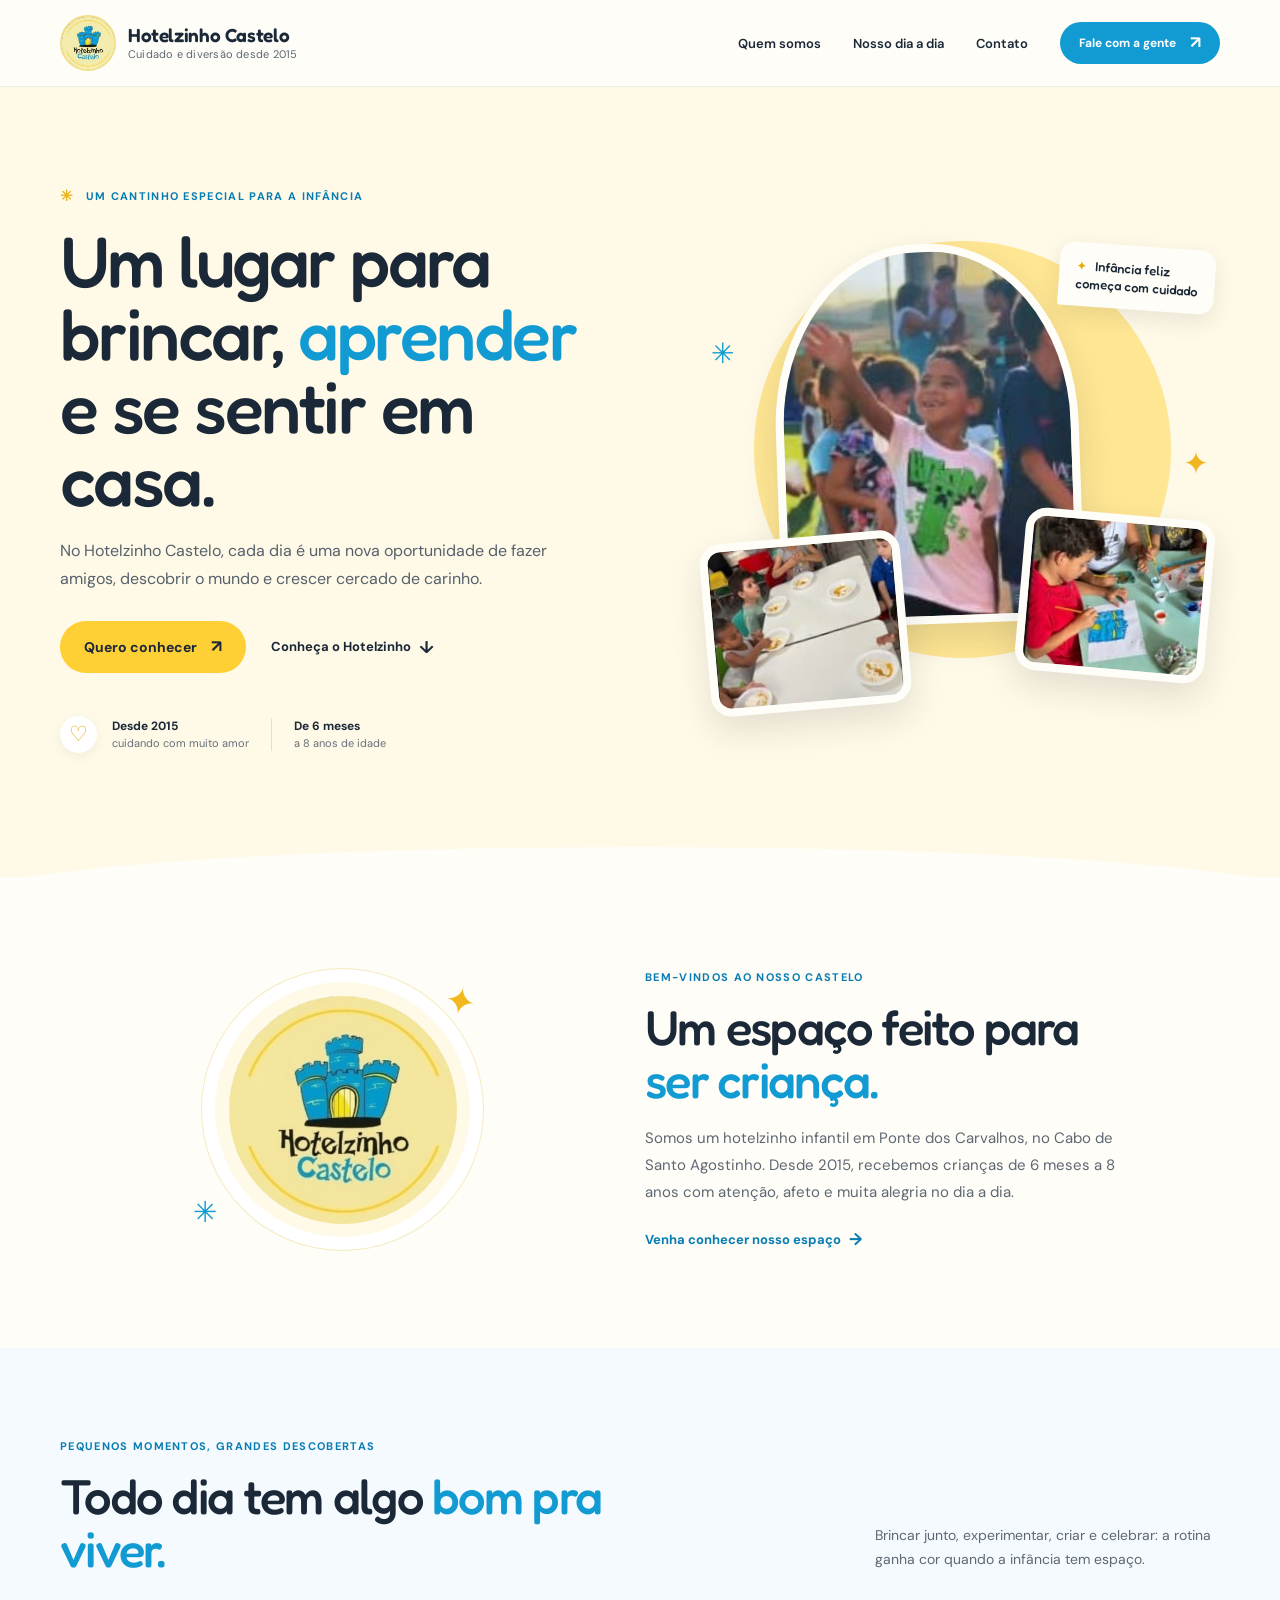
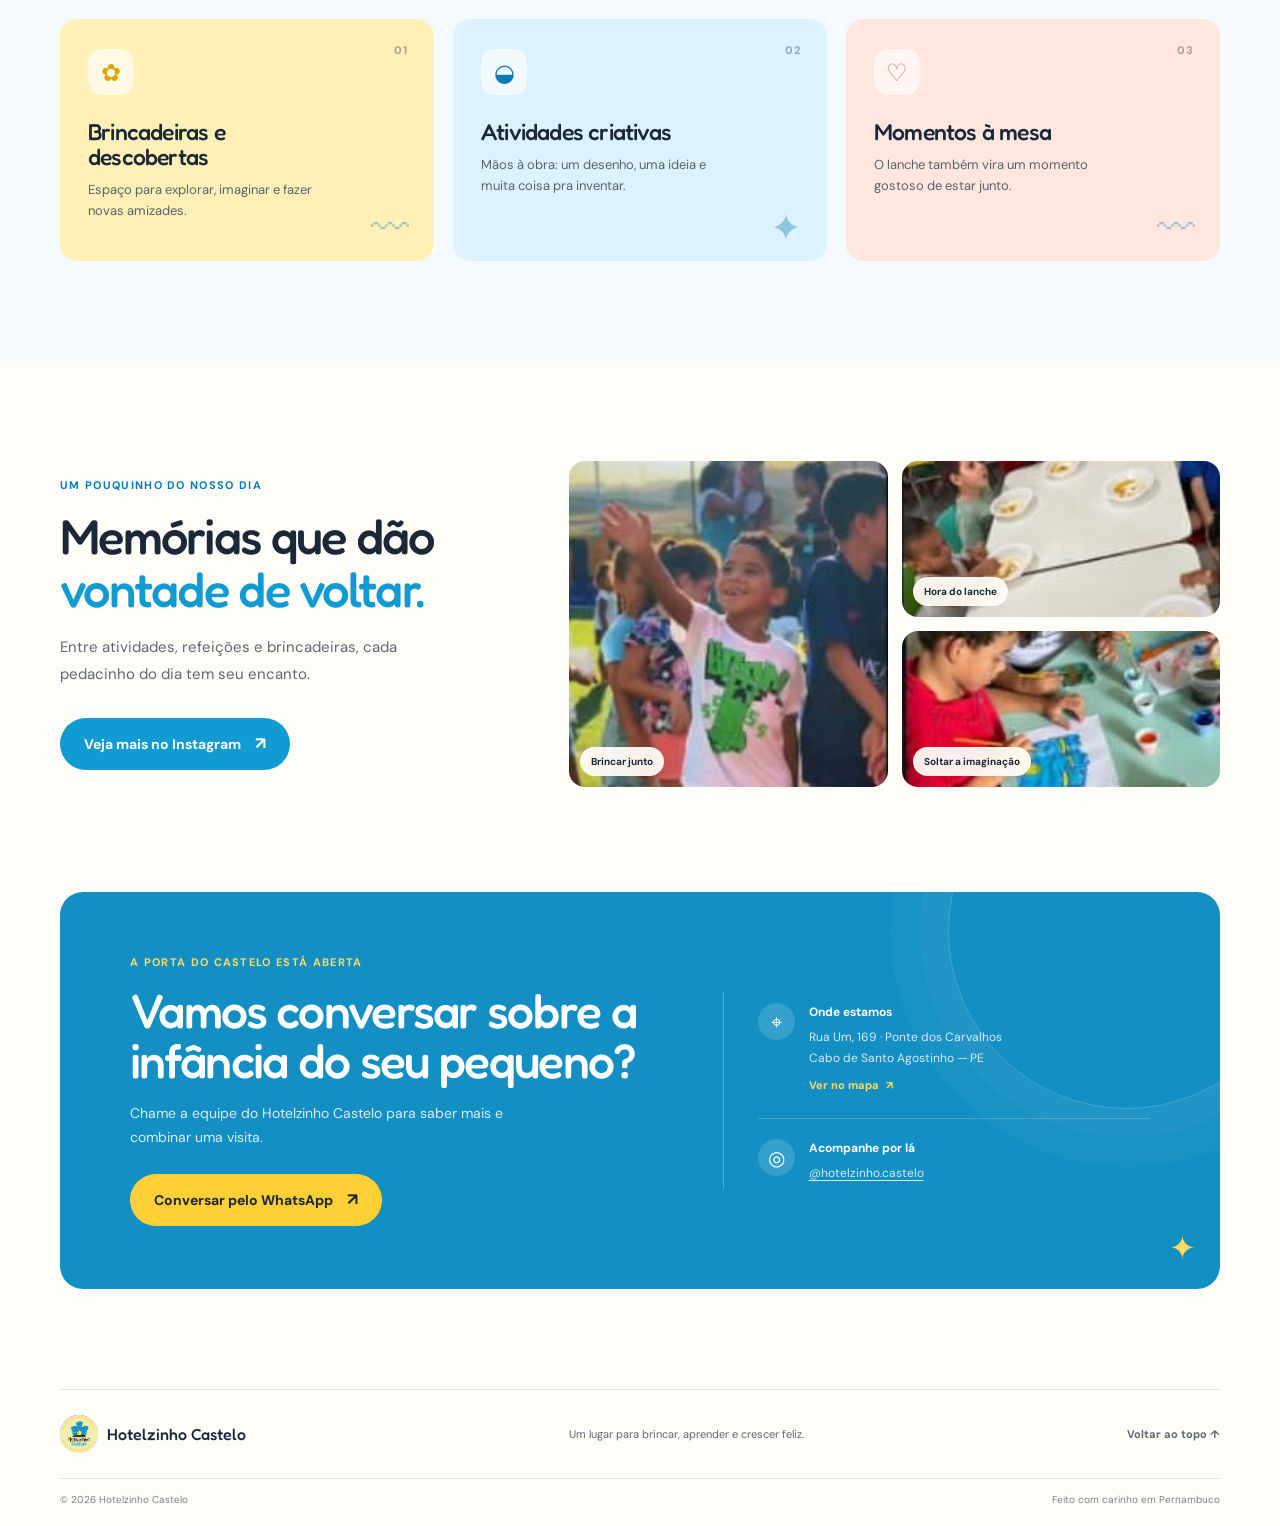
==== index.html @ 399e8181 "Create Hotelzinho Castelo website draft" ====
<!doctype html>
<html lang="pt-BR">
  <head>
    <meta charset="utf-8" />
    <meta name="viewport" content="width=device-width, initial-scale=1" />
    <meta name="theme-color" content="#fff9e7" />
    <meta
      name="description"
      content="Hotelzinho Castelo: cuidado, brincadeiras e descobertas para crianças de 6 meses a 8 anos em Ponte dos Carvalhos, Cabo de Santo Agostinho."
    />
    <title>Hotelzinho Castelo | Um lugar para crescer feliz</title>
    <link rel="icon" href="assets/logo-hotelzinho.jpg" type="image/jpeg" />
    <link rel="stylesheet" href="styles.css" />
    <script src="script.js" defer></script>
  </head>
  <body>
    <header class="site-header">
      <div class="container header-inner">
        <a class="brand" href="#inicio" aria-label="Hotelzinho Castelo — início">
          <img src="assets/logo-hotelzinho.jpg" alt="Logo do Hotelzinho Castelo" />
          <span class="brand-copy">
            <strong>Hotelzinho Castelo</strong>
            <small>Cuidado e diversão desde 2015</small>
          </span>
        </a>

        <button class="menu-toggle" type="button" aria-expanded="false" aria-controls="site-nav">
          <span></span><span></span><span></span>
          <span class="sr-only">Abrir menu</span>
        </button>

        <nav class="site-nav" id="site-nav" aria-label="Navegação principal">
          <a href="#sobre">Quem somos</a>
          <a href="#dia-a-dia">Nosso dia a dia</a>
          <a href="#contato">Contato</a>
          <a class="button button-small button-blue" href="https://wa.me/message/5DV3SMECIX2TO1" target="_blank" rel="noreferrer">
            Fale com a gente <span aria-hidden="true">↗</span>
          </a>
        </nav>
      </div>
    </header>

    <main>
      <section class="hero section-pad" id="inicio">
        <div class="container hero-grid">
          <div class="hero-copy">
            <p class="eyebrow"><span class="eyebrow-star" aria-hidden="true">✳</span> Um cantinho especial para a infância</p>
            <h1>Um lugar para brincar, <span>aprender</span> e se sentir em casa.</h1>
            <p class="hero-intro">
              No Hotelzinho Castelo, cada dia é uma nova oportunidade de fazer amigos,
              descobrir o mundo e crescer cercado de carinho.
            </p>
            <div class="hero-actions">
              <a class="button button-yellow" href="https://wa.me/message/5DV3SMECIX2TO1" target="_blank" rel="noreferrer">
                Quero conhecer <span aria-hidden="true">↗</span>
              </a>
              <a class="text-link" href="#sobre">Conheça o Hotelzinho <span aria-hidden="true">↓</span></a>
            </div>
            <div class="hero-proof">
              <span class="proof-icon" aria-hidden="true">♡</span>
              <p><strong>Desde 2015</strong><br />cuidando com muito amor</p>
              <span class="proof-divider" aria-hidden="true"></span>
              <p><strong>De 6 meses</strong><br />a 8 anos de idade</p>
            </div>
          </div>

          <div class="hero-visual" aria-label="Momentos de brincadeira e convivência no Hotelzinho Castelo">
            <div class="sun-shape" aria-hidden="true"></div>
            <div class="photo-main photo-frame">
              <img src="assets/atividade-criancas.jpg" alt="Crianças participando de uma atividade em grupo" />
            </div>
            <div class="photo-small photo-snack photo-frame">
              <img src="assets/hora-do-lanche.jpg" alt="Crianças reunidas durante o lanche" />
            </div>
            <div class="photo-small photo-art photo-frame">
              <img src="assets/atividade-criativa.jpg" alt="Criança fazendo uma atividade criativa" />
            </div>
            <div class="sticker-note"><span aria-hidden="true">✦</span> Infância feliz<br />começa com cuidado</div>
            <span class="doodle doodle-one" aria-hidden="true">✳</span>
            <span class="doodle doodle-two" aria-hidden="true">✦</span>
          </div>
        </div>
        <div class="hero-wave" aria-hidden="true"></div>
      </section>

      <section class="welcome section-pad" id="sobre">
        <div class="container welcome-grid">
          <div class="welcome-mark">
            <div class="logo-halo"><img src="assets/logo-hotelzinho.jpg" alt="" /></div>
            <span class="welcome-spark spark-one" aria-hidden="true">✦</span>
            <span class="welcome-spark spark-two" aria-hidden="true">✳</span>
          </div>
          <div class="welcome-copy">
            <p class="eyebrow">Bem-vindos ao nosso castelo</p>
            <h2>Um espaço feito para <span>ser criança.</span></h2>
            <p>
              Somos um hotelzinho infantil em Ponte dos Carvalhos, no Cabo de Santo Agostinho.
              Desde 2015, recebemos crianças de 6 meses a 8 anos com atenção, afeto e muita
              alegria no dia a dia.
            </p>
            <a class="text-link link-blue" href="#contato">Venha conhecer nosso espaço <span aria-hidden="true">→</span></a>
          </div>
        </div>
      </section>

      <section class="day-section section-pad" id="dia-a-dia">
        <div class="container">
          <div class="section-heading">
            <div>
              <p class="eyebrow">Pequenos momentos, grandes descobertas</p>
              <h2>Todo dia tem algo <span>bom pra viver.</span></h2>
            </div>
            <p class="section-lede">Brincar junto, experimentar, criar e celebrar: a rotina ganha cor quando a infância tem espaço.</p>
          </div>

          <div class="feature-grid">
            <article class="feature-card feature-yellow">
              <span class="feature-number">01</span>
              <span class="feature-icon" aria-hidden="true">✿</span>
              <h3>Brincadeiras e descobertas</h3>
              <p>Espaço para explorar, imaginar e fazer novas amizades.</p>
              <span class="feature-squiggle" aria-hidden="true">〰</span>
            </article>
            <article class="feature-card feature-blue">
              <span class="feature-number">02</span>
              <span class="feature-icon" aria-hidden="true">◒</span>
              <h3>Atividades criativas</h3>
              <p>Mãos à obra: um desenho, uma ideia e muita coisa pra inventar.</p>
              <span class="feature-squiggle" aria-hidden="true">✦</span>
            </article>
            <article class="feature-card feature-pink">
              <span class="feature-number">03</span>
              <span class="feature-icon" aria-hidden="true">♡</span>
              <h3>Momentos à mesa</h3>
              <p>O lanche também vira um momento gostoso de estar junto.</p>
              <span class="feature-squiggle" aria-hidden="true">〰</span>
            </article>
          </div>
        </div>
      </section>

      <section class="gallery-section section-pad" aria-labelledby="gallery-title">
        <div class="container gallery-layout">
          <div class="gallery-copy">
            <p class="eyebrow">Um pouquinho do nosso dia</p>
            <h2 id="gallery-title">Memórias que dão <span>vontade de voltar.</span></h2>
            <p>Entre atividades, refeições e brincadeiras, cada pedacinho do dia tem seu encanto.</p>
            <a class="button button-blue" href="https://instagram.com/hotelzinho.castelo" target="_blank" rel="noreferrer">
              Veja mais no Instagram <span aria-hidden="true">↗</span>
            </a>
          </div>
          <div class="gallery-photos">
            <figure class="gallery-photo gallery-photo-tall">
              <img src="assets/atividade-criancas.jpg" alt="Crianças brincando juntas" loading="lazy" />
              <figcaption>Brincar junto</figcaption>
            </figure>
            <figure class="gallery-photo gallery-photo-short">
              <img src="assets/hora-do-lanche.jpg" alt="Hora do lanche no Hotelzinho Castelo" loading="lazy" />
              <figcaption>Hora do lanche</figcaption>
            </figure>
            <figure class="gallery-photo gallery-photo-short">
              <img src="assets/atividade-criativa.jpg" alt="Atividade de desenho e pintura" loading="lazy" />
              <figcaption>Soltar a imaginação</figcaption>
            </figure>
          </div>
        </div>
      </section>

      <section class="contact-section section-pad" id="contato">
        <div class="container contact-card">
          <div class="contact-copy">
            <p class="eyebrow">A porta do castelo está aberta</p>
            <h2>Vamos conversar sobre a infância do seu pequeno?</h2>
            <p>Chame a equipe do Hotelzinho Castelo para saber mais e combinar uma visita.</p>
            <a class="button button-yellow" href="https://wa.me/message/5DV3SMECIX2TO1" target="_blank" rel="noreferrer">
              Conversar pelo WhatsApp <span aria-hidden="true">↗</span>
            </a>
          </div>
          <div class="contact-details">
            <div class="contact-detail">
              <span class="detail-icon" aria-hidden="true">⌖</span>
              <div><strong>Onde estamos</strong><p>Rua Um, 169 · Ponte dos Carvalhos<br />Cabo de Santo Agostinho — PE</p></div>
            </div>
            <a class="map-link" href="https://maps.google.com/?q=Rua+Um,+169,+Ponte+dos+Carvalhos,+Cabo+de+Santo+Agostinho,+PE" target="_blank" rel="noreferrer">
              Ver no mapa <span aria-hidden="true">↗</span>
            </a>
            <div class="contact-detail instagram-detail">
              <span class="detail-icon" aria-hidden="true">◎</span>
              <div><strong>Acompanhe por lá</strong><p><a href="https://instagram.com/hotelzinho.castelo" target="_blank" rel="noreferrer">@hotelzinho.castelo</a></p></div>
            </div>
          </div>
          <span class="contact-star" aria-hidden="true">✦</span>
        </div>
      </section>
    </main>

    <footer class="site-footer">
      <div class="container footer-inner">
        <a class="footer-brand" href="#inicio"><img src="assets/logo-hotelzinho.jpg" alt="" /><span>Hotelzinho Castelo</span></a>
        <p>Um lugar para brincar, aprender e crescer feliz.</p>
        <a href="#inicio" class="back-top">Voltar ao topo ↑</a>
      </div>
      <div class="container footer-bottom"><span>© <span id="year"></span> Hotelzinho Castelo</span><span>Feito com carinho em Pernambuco</span></div>
    </footer>
  </body>
</html>
---- styles.css ----
@import url('https://fonts.googleapis.com/css2?family=DM+Sans:wght@400;500;600;700&family=Fredoka:wght@400;500;600;700&display=swap');

:root {
  --ink: #1b2838;
  --muted: #5e6872;
  --blue: #119bd2;
  --blue-dark: #087db3;
  --yellow: #ffcf36;
  --cream: #fff9e7;
  --paper: #fffdf7;
  --pink: #ffe7df;
  --line: rgba(27, 40, 56, .12);
  --sans: 'DM Sans', 'Trebuchet MS', sans-serif;
  --display: 'Fredoka', 'Trebuchet MS', sans-serif;
  --max: 1160px;
}

* { box-sizing: border-box; }
html { scroll-behavior: smooth; scroll-padding-top: 90px; }
body { margin: 0; color: var(--ink); background: var(--paper); font-family: var(--sans); -webkit-font-smoothing: antialiased; }
img { max-width: 100%; display: block; }
a { color: inherit; text-decoration: none; }
button { font: inherit; }
.container { width: min(var(--max), calc(100% - 48px)); margin-inline: auto; }
.section-pad { padding: 96px 0; }
.sr-only { position: absolute; width: 1px; height: 1px; overflow: hidden; clip: rect(0,0,0,0); white-space: nowrap; }

.site-header { position: sticky; top: 0; z-index: 20; background: rgba(255, 253, 247, .94); backdrop-filter: blur(14px); border-bottom: 1px solid rgba(27, 40, 56, .07); }
.header-inner { height: 86px; display: flex; align-items: center; justify-content: space-between; gap: 28px; }
.brand { display: inline-flex; align-items: center; gap: 12px; flex: 0 0 auto; }
.brand img { width: 56px; height: 56px; object-fit: cover; border-radius: 50%; border: 2px solid #f2df88; }
.brand-copy { display: grid; gap: 2px; }
.brand-copy strong { font: 600 19px/1.1 var(--display); letter-spacing: -.02em; }
.brand-copy small { color: var(--muted); font-size: 11px; letter-spacing: .02em; }
.site-nav { display: flex; align-items: center; gap: 32px; font-size: 13px; font-weight: 600; }
.site-nav > a:not(.button) { transition: color .2s ease; }
.site-nav > a:not(.button):hover, .text-link:hover { color: var(--blue-dark); }
.menu-toggle { display: none; }

.button { display: inline-flex; min-height: 52px; align-items: center; justify-content: center; gap: 14px; padding: 0 24px; border-radius: 999px; font-size: 14px; font-weight: 700; transition: transform .2s ease, box-shadow .2s ease, background .2s ease; }
.button:hover { transform: translateY(-2px); box-shadow: 0 8px 20px rgba(14, 54, 84, .12); }
.button-small { min-height: 42px; padding: 0 19px; font-size: 12px; }
.button-blue { background: var(--blue); color: white; }
.button-blue:hover { background: var(--blue-dark); }
.button-yellow { background: var(--yellow); color: var(--ink); }
.button-yellow:hover { background: #ffd959; }
.button span { font-size: 17px; line-height: .8; }

.hero { position: relative; overflow: hidden; padding: 88px 0 100px; background: var(--cream); }
.hero-grid { position: relative; z-index: 1; display: grid; grid-template-columns: 1.02fr .98fr; align-items: center; gap: 54px; }
.hero-copy { padding: 12px 0 24px; }
.eyebrow { margin: 0 0 17px; color: var(--blue-dark); font-size: 11px; line-height: 1.3; font-weight: 700; letter-spacing: .12em; text-transform: uppercase; }
.eyebrow-star { display: inline-block; margin-right: 7px; color: #eab51d; font-size: 15px; vertical-align: -1px; }
h1, h2, h3, p { margin-top: 0; }
h1, h2, h3 { font-family: var(--display); font-weight: 500; letter-spacing: -.035em; }
h1 { max-width: 630px; margin-bottom: 21px; font-size: clamp(48px, 5.6vw, 72px); line-height: 1.02; }
h1 span, h2 span { color: var(--blue); }
.hero-intro { max-width: 495px; margin-bottom: 28px; color: #56616b; font-size: 16px; line-height: 1.75; }
.hero-actions { display: flex; align-items: center; gap: 25px; flex-wrap: wrap; }
.text-link { display: inline-flex; align-items: center; gap: 8px; color: var(--ink); font-size: 13px; font-weight: 700; transition: color .2s ease; }
.text-link span { font-size: 17px; }
.hero-proof { display: flex; align-items: center; gap: 15px; margin-top: 43px; color: #65707a; font-size: 11px; line-height: 1.5; }
.hero-proof p { margin: 0; }
.hero-proof strong { color: var(--ink); font-size: 12px; }
.proof-icon { display: grid; width: 37px; height: 37px; place-items: center; border-radius: 50%; background: white; color: #e6aa10; font-size: 21px; box-shadow: 0 4px 12px rgba(37, 45, 55, .06); }
.proof-divider { width: 1px; height: 33px; margin-inline: 7px; background: #e8dfc5; }

.hero-visual { position: relative; height: 490px; }
.sun-shape { position: absolute; top: 10px; left: 14%; width: 77%; aspect-ratio: 1; border-radius: 50%; background: #ffdc68; opacity: .65; }
.photo-frame { overflow: hidden; border: 8px solid #fffdf7; background: #e5e9e3; box-shadow: 0 15px 34px rgba(37, 45, 55, .13); }
.photo-frame img { width: 100%; height: 100%; object-fit: cover; }
.photo-main { position: absolute; top: 13px; left: 18%; width: 56%; height: 380px; border-radius: 48% 48% 22px 22px; transform: rotate(-2deg); }
.photo-small { position: absolute; z-index: 2; border-radius: 21px; }
.photo-snack { bottom: 11px; left: 5%; width: 37%; height: 173px; transform: rotate(-5deg); }
.photo-art { right: 2%; bottom: 44px; width: 35%; height: 163px; transform: rotate(5deg); }
.sticker-note { position: absolute; z-index: 3; top: 15px; right: 1%; padding: 14px 17px; border-radius: 15px 15px 15px 2px; background: #fffdf7; color: var(--ink); font: 500 13px/1.4 var(--display); box-shadow: 0 8px 22px rgba(37, 45, 55, .1); transform: rotate(4deg); }
.sticker-note span { display: inline-block; margin-right: 5px; color: #e6ae11; }
.doodle { position: absolute; z-index: 2; color: var(--blue); }
.doodle-one { top: 104px; left: 6%; font-size: 28px; }
.doodle-two { right: 2%; bottom: 237px; color: #f0b520; font-size: 31px; }
.hero-wave { position: absolute; bottom: -36px; left: -3%; width: 106%; height: 66px; border-radius: 50% 50% 0 0 / 80% 80% 0 0; background: var(--paper); }

.welcome { padding-top: 78px; padding-bottom: 83px; }
.welcome-grid { display: grid; grid-template-columns: .9fr 1.1fr; align-items: center; gap: 100px; max-width: 1000px; }
.welcome-mark { position: relative; display: grid; place-items: center; min-height: 310px; }
.logo-halo { display: grid; width: 255px; height: 255px; place-items: center; border-radius: 50%; background: var(--cream); box-shadow: 0 0 0 13px #fff, 0 0 0 14px #f7eac0; }
.logo-halo img { width: 228px; height: 228px; object-fit: cover; border-radius: 50%; mix-blend-mode: multiply; }
.welcome-spark { position: absolute; color: #f1b91f; }
.spark-one { top: 22px; right: 17%; font-size: 38px; transform: rotate(12deg); }
.spark-two { bottom: 34px; left: 13%; color: var(--blue); font-size: 29px; }
.welcome-copy { max-width: 560px; }
.welcome-copy h2, .section-heading h2, .gallery-copy h2 { margin-bottom: 18px; font-size: clamp(36px, 4vw, 49px); line-height: 1.08; }
.welcome-copy > p:not(.eyebrow), .gallery-copy > p:not(.eyebrow) { margin-bottom: 22px; color: var(--muted); font-size: 15px; line-height: 1.8; }
.link-blue { color: var(--blue-dark); }

.day-section { background: #f5faff; padding-top: 91px; padding-bottom: 100px; }
.section-heading { display: flex; justify-content: space-between; align-items: end; gap: 45px; margin-bottom: 43px; }
.section-heading h2 { max-width: 630px; margin-bottom: 0; }
.section-lede { max-width: 345px; margin: 0 0 4px; color: var(--muted); font-size: 14px; line-height: 1.7; }
.feature-grid { display: grid; grid-template-columns: repeat(3, 1fr); gap: 19px; }
.feature-card { position: relative; min-height: 242px; overflow: hidden; padding: 30px 28px; border-radius: 17px; }
.feature-yellow { background: #fff0b8; }
.feature-blue { background: #dcf2fd; }
.feature-pink { background: #ffe6de; }
.feature-number { position: absolute; top: 24px; right: 26px; color: rgba(27, 40, 56, .39); font-size: 11px; font-weight: 700; letter-spacing: .1em; }
.feature-icon { display: grid; width: 46px; height: 46px; place-items: center; margin-bottom: 25px; border-radius: 14px; background: rgba(255,255,255,.65); color: var(--blue-dark); font-size: 24px; }
.feature-yellow .feature-icon { color: #dca800; }
.feature-pink .feature-icon { color: #d97867; }
.feature-card h3 { max-width: 230px; margin-bottom: 9px; font-size: 23px; line-height: 1.08; }
.feature-card p { max-width: 255px; margin-bottom: 0; color: #59636c; font-size: 13px; line-height: 1.65; }
.feature-squiggle { position: absolute; right: 25px; bottom: 11px; color: rgba(18, 129, 180, .38); font: 500 38px var(--display); }

.gallery-section { padding-top: 100px; padding-bottom: 105px; }
.gallery-layout { display: grid; grid-template-columns: .8fr 1.2fr; align-items: center; gap: 75px; }
.gallery-copy { max-width: 410px; }
.gallery-copy .button { margin-top: 8px; }
.gallery-photos { display: grid; grid-template-columns: 1fr 1fr; grid-template-rows: 156px 156px; gap: 14px; }
.gallery-photo { position: relative; overflow: hidden; margin: 0; border-radius: 16px; background: #e9e5db; }
.gallery-photo img { width: 100%; height: 100%; object-fit: cover; transition: transform .4s ease; }
.gallery-photo:hover img { transform: scale(1.04); }
.gallery-photo-tall { grid-row: 1 / span 2; }
.gallery-photo figcaption { position: absolute; right: 11px; bottom: 11px; left: 11px; width: fit-content; padding: 8px 11px; border-radius: 999px; background: rgba(255,253,247,.94); color: var(--ink); font-size: 10px; font-weight: 700; }

.contact-section { padding-top: 0; padding-bottom: 100px; }
.contact-card { position: relative; display: grid; grid-template-columns: 1.1fr .9fr; gap: 70px; overflow: hidden; padding: 63px 70px; border-radius: 23px; background: #138fc3; color: white; }
.contact-card::before { position: absolute; top: -140px; right: -85px; width: 355px; height: 355px; border: 1px solid rgba(255,255,255,.2); border-radius: 50%; content: ''; box-shadow: 0 0 0 28px rgba(255,255,255,.035), 0 0 0 58px rgba(255,255,255,.025); }
.contact-copy, .contact-details { position: relative; z-index: 1; }
.contact-copy .eyebrow { color: #ffdc61; }
.contact-copy h2 { max-width: 515px; margin-bottom: 16px; font-size: clamp(34px, 4vw, 48px); line-height: 1.04; }
.contact-copy > p:not(.eyebrow) { max-width: 425px; margin-bottom: 24px; color: rgba(255,255,255,.84); font-size: 14px; line-height: 1.7; }
.contact-details { align-self: center; padding: 12px 0 6px 34px; border-left: 1px solid rgba(255,255,255,.25); }
.contact-detail { display: flex; align-items: flex-start; gap: 14px; }
.detail-icon { display: grid; width: 37px; height: 37px; flex: 0 0 37px; place-items: center; border-radius: 50%; background: rgba(255,255,255,.15); font-size: 20px; }
.contact-detail strong { display: block; margin: 1px 0 7px; font-size: 12px; }
.contact-detail p { margin: 0; color: rgba(255,255,255,.83); font-size: 12px; line-height: 1.7; }
.contact-detail a { text-decoration: underline; text-underline-offset: 3px; }
.map-link { display: inline-flex; gap: 7px; margin: 10px 0 26px 51px; color: #ffdc61; font-size: 11px; font-weight: 700; }
.instagram-detail { padding-top: 20px; border-top: 1px solid rgba(255,255,255,.2); }
.contact-star { position: absolute; right: 24px; bottom: 20px; color: #ffdc61; font-size: 32px; }

.site-footer { padding: 0 0 20px; background: var(--paper); }
.footer-inner { display: flex; align-items: center; justify-content: space-between; gap: 20px; padding: 25px 0; border-top: 1px solid var(--line); }
.footer-brand { display: flex; align-items: center; gap: 9px; font: 500 16px var(--display); }
.footer-brand img { width: 38px; height: 38px; border-radius: 50%; }
.footer-inner > p, .back-top { margin: 0; color: var(--muted); font-size: 11px; }
.back-top { font-weight: 700; }
.footer-bottom { display: flex; justify-content: space-between; gap: 20px; padding-top: 14px; border-top: 1px solid var(--line); color: #78818a; font-size: 10px; }

@media (max-width: 900px) {
  .container { width: min(100% - 40px, 700px); }
  .site-nav { gap: 20px; }
  .hero { padding: 68px 0 88px; }
  .hero-grid { grid-template-columns: 1fr .88fr; gap: 20px; }
  .hero-visual { height: 405px; }
  .photo-main { height: 320px; }
  .photo-snack { height: 135px; }
  .photo-art { height: 128px; }
  .sticker-note { top: -6px; right: 0; font-size: 11px; }
  .welcome-grid { gap: 50px; }
  .section-heading { align-items: flex-start; flex-direction: column; gap: 15px; }
  .section-lede { max-width: 500px; }
  .gallery-layout { gap: 38px; }
  .contact-card { gap: 35px; padding: 52px 40px; }
}

@media (max-width: 680px) {
  html { scroll-padding-top: 74px; }
  .container { width: min(100% - 36px, 500px); }
  .section-pad { padding: 70px 0; }
  .header-inner { height: 72px; }
  .brand { gap: 9px; }
  .brand img { width: 46px; height: 46px; }
  .brand-copy strong { font-size: 17px; }
  .brand-copy small { font-size: 10px; }
  .menu-toggle { display: flex; position: relative; width: 42px; height: 42px; flex-direction: column; justify-content: center; align-items: center; gap: 5px; border: 0; border-radius: 50%; background: var(--cream); cursor: pointer; }
  .menu-toggle > span:not(.sr-only) { width: 17px; height: 2px; border-radius: 2px; background: var(--ink); transition: transform .2s ease, opacity .2s ease; }
  .menu-toggle[aria-expanded="true"] > span:nth-child(1) { transform: translateY(7px) rotate(45deg); }
  .menu-toggle[aria-expanded="true"] > span:nth-child(2) { opacity: 0; }
  .menu-toggle[aria-expanded="true"] > span:nth-child(3) { transform: translateY(-7px) rotate(-45deg); }
  .site-nav { display: none; position: absolute; top: 71px; right: 0; left: 0; align-items: stretch; flex-direction: column; gap: 0; padding: 9px 18px 19px; border-bottom: 1px solid var(--line); background: var(--paper); box-shadow: 0 12px 20px rgba(27,40,56,.08); }
  .site-nav.is-open { display: flex; }
  .site-nav > a:not(.button) { padding: 14px 3px; border-bottom: 1px solid var(--line); }
  .site-nav .button { margin-top: 13px; }
  .hero { padding: 51px 0 73px; }
  .hero-grid { grid-template-columns: 1fr; gap: 15px; }
  .hero-copy { padding: 0; }
  .eyebrow { margin-bottom: 13px; font-size: 10px; }
  h1 { max-width: 480px; margin-bottom: 16px; font-size: clamp(43px, 12vw, 60px); }
  .hero-intro { max-width: 460px; margin-bottom: 21px; font-size: 14px; line-height: 1.7; }
  .hero-actions { gap: 16px; }
  .button { min-height: 49px; padding-inline: 20px; font-size: 13px; }
  .text-link { font-size: 12px; }
  .hero-proof { margin-top: 28px; }
  .hero-visual { width: min(100%, 430px); height: 350px; margin: 4px auto 0; }
  .sun-shape { top: 15px; left: 12%; width: 75%; }
  .photo-main { top: 9px; left: 21%; width: 56%; height: 280px; }
  .photo-frame { border-width: 6px; }
  .photo-snack { bottom: 4px; left: 2%; width: 37%; height: 125px; }
  .photo-art { right: 2%; bottom: 23px; width: 35%; height: 117px; }
  .sticker-note { top: 14px; right: 0; padding: 10px 12px; font-size: 10px; }
  .doodle-one { top: 85px; left: 5%; font-size: 21px; }
  .doodle-two { right: 1%; bottom: 190px; font-size: 25px; }
  .welcome { padding-top: 59px; padding-bottom: 64px; }
  .welcome-grid { grid-template-columns: 1fr; gap: 27px; }
  .welcome-mark { min-height: 220px; }
  .logo-halo { width: 190px; height: 190px; box-shadow: 0 0 0 9px #fff, 0 0 0 10px #f7eac0; }
  .logo-halo img { width: 170px; height: 170px; }
  .spark-one { top: 2px; right: 22%; font-size: 28px; }
  .spark-two { bottom: 8px; left: 19%; font-size: 23px; }
  .welcome-copy h2, .section-heading h2, .gallery-copy h2 { font-size: 37px; }
  .welcome-copy > p:not(.eyebrow), .gallery-copy > p:not(.eyebrow) { font-size: 14px; }
  .day-section { padding-top: 69px; padding-bottom: 72px; }
  .section-heading { gap: 13px; margin-bottom: 27px; }
  .section-lede { font-size: 13px; }
  .feature-grid { grid-template-columns: 1fr; gap: 12px; }
  .feature-card { min-height: 190px; padding: 24px; }
  .feature-icon { margin-bottom: 16px; }
  .feature-card h3 { font-size: 21px; }
  .gallery-section { padding-top: 72px; padding-bottom: 76px; }
  .gallery-layout { grid-template-columns: 1fr; gap: 32px; }
  .gallery-copy { max-width: 500px; }
  .gallery-photos { grid-template-rows: 130px 130px; gap: 9px; }
  .gallery-photo { border-radius: 12px; }
  .gallery-photo figcaption { right: 7px; bottom: 7px; left: 7px; padding: 7px 9px; font-size: 9px; }
  .contact-section { padding-top: 0; padding-bottom: 70px; }
  .contact-card { grid-template-columns: 1fr; gap: 30px; padding: 38px 24px 34px; border-radius: 18px; }
  .contact-copy h2 { font-size: 37px; }
  .contact-copy > p:not(.eyebrow) { font-size: 13px; }
  .contact-details { padding: 23px 0 0; border-top: 1px solid rgba(255,255,255,.25); border-left: 0; }
  .map-link { margin-bottom: 20px; }
  .contact-star { right: 15px; bottom: 15px; font-size: 24px; }
  .footer-inner { align-items: flex-start; flex-wrap: wrap; padding: 21px 0; }
  .footer-inner > p { order: 3; width: 100%; margin: 0; }
  .back-top { margin-left: auto; padding-top: 13px; }
  .footer-bottom { font-size: 9px; }
}

@media (prefers-reduced-motion: reduce) {
  *, *::before, *::after { scroll-behavior: auto !important; transition-duration: .01ms !important; }
}
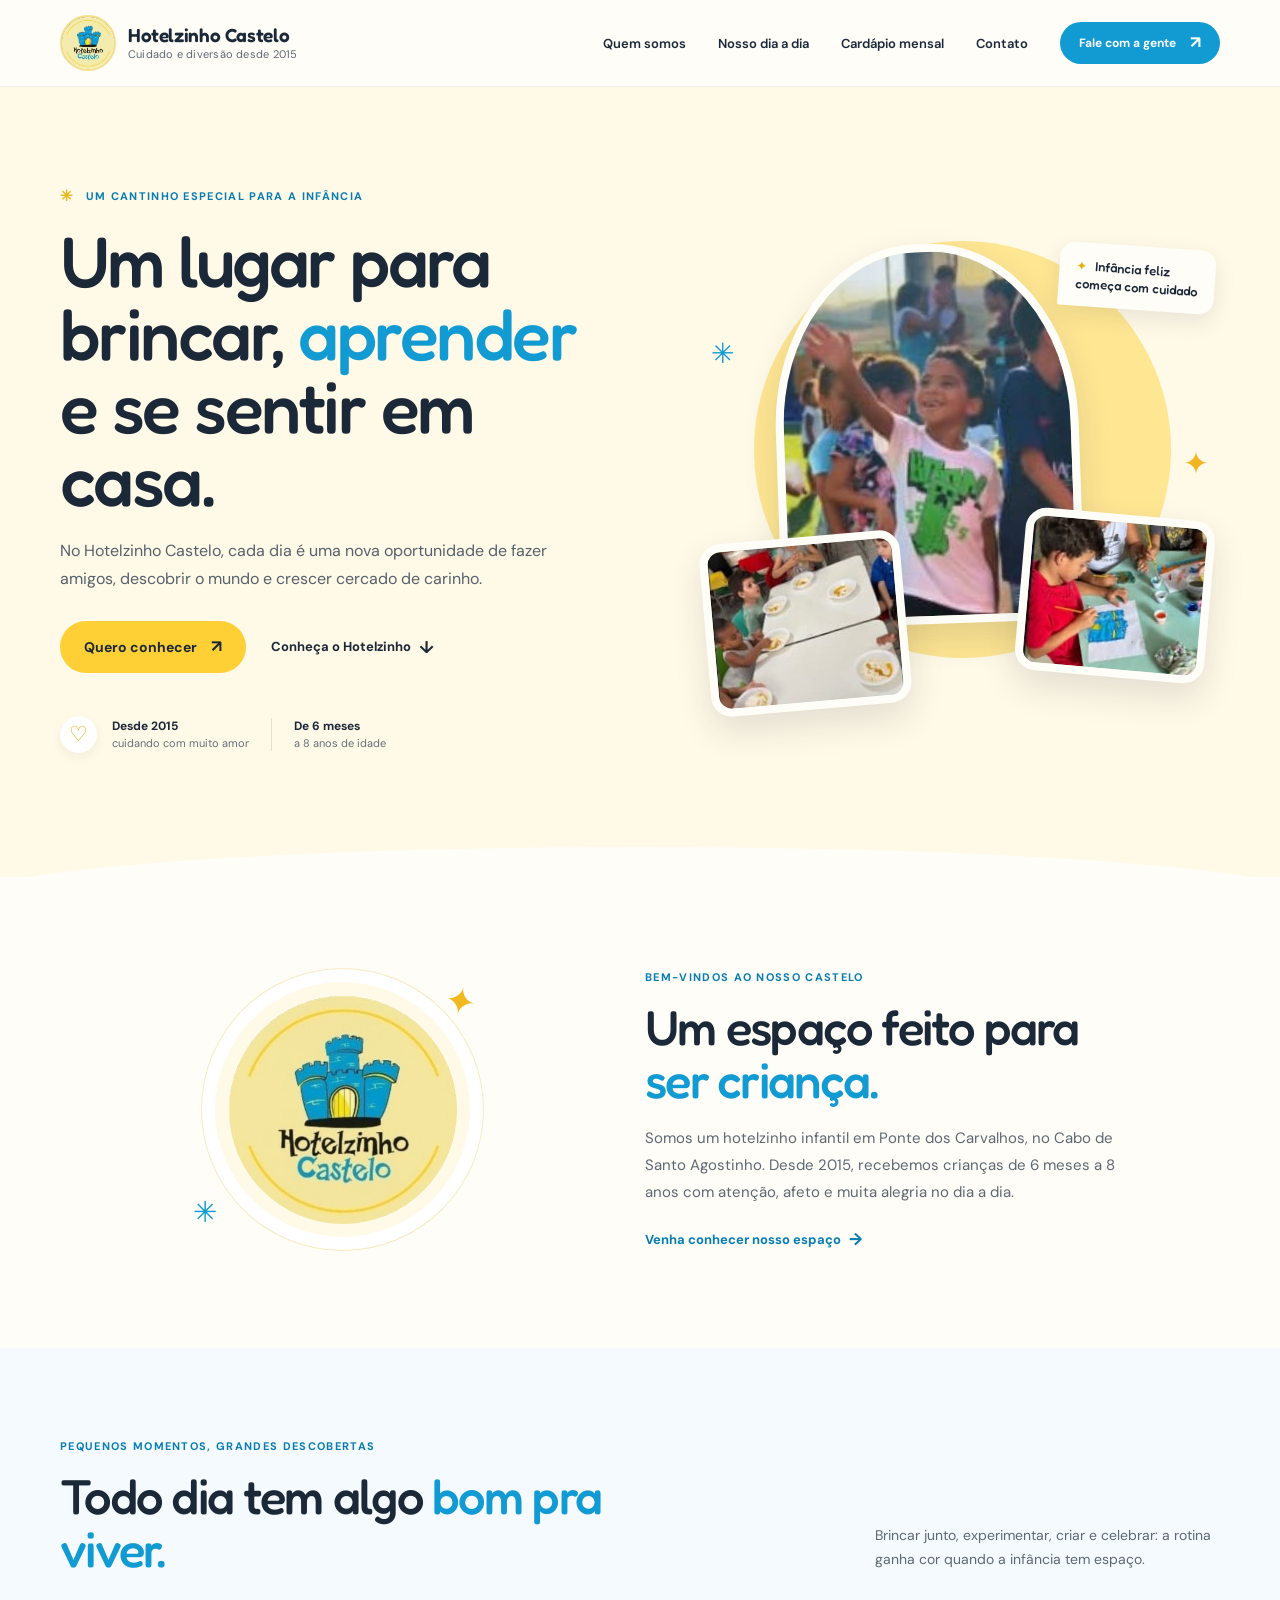
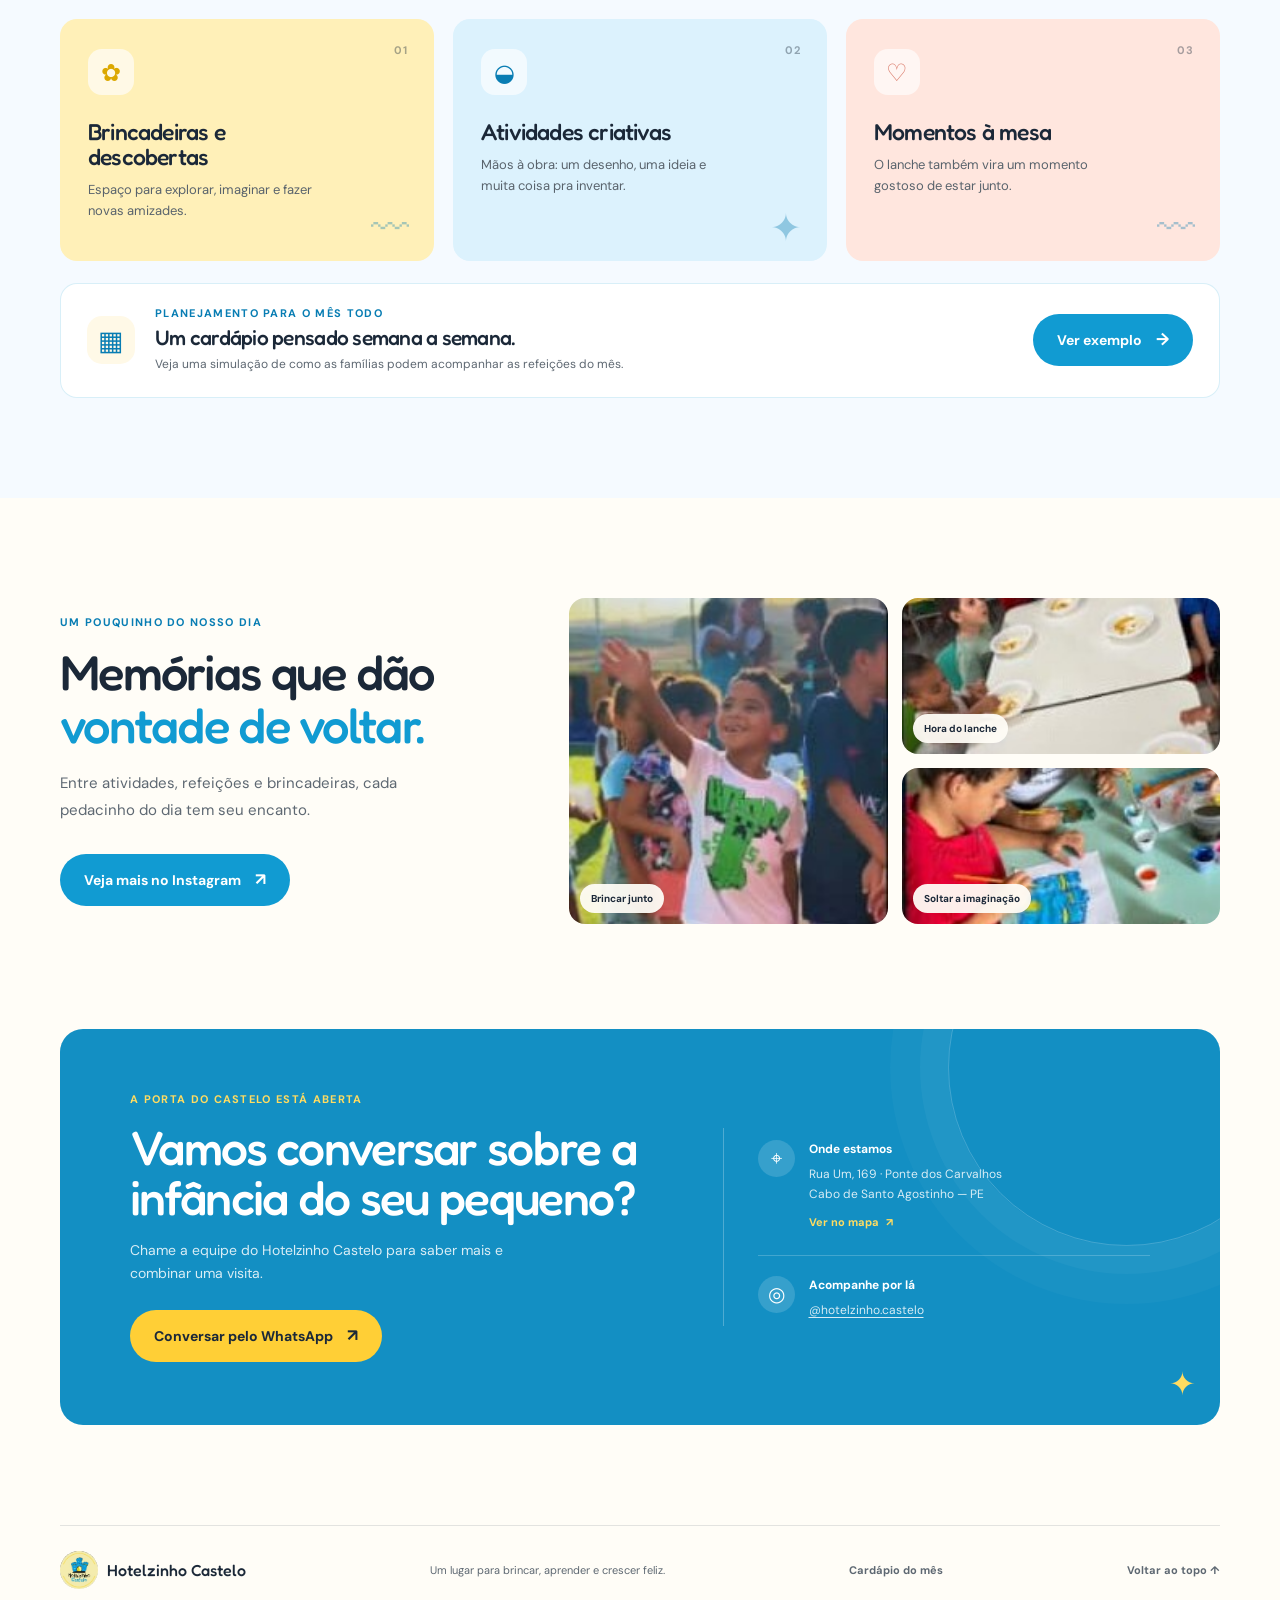
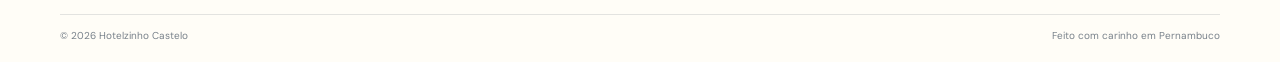
==== commit 7f4da203: "Add monthly menu demo page" ====
--- a/index.html
+++ b/index.html
@@ -32,6 +32,7 @@
         <nav class="site-nav" id="site-nav" aria-label="Navegação principal">
           <a href="#sobre">Quem somos</a>
           <a href="#dia-a-dia">Nosso dia a dia</a>
+          <a href="cardapio.html">Cardápio mensal</a>
           <a href="#contato">Contato</a>
           <a class="button button-small button-blue" href="https://wa.me/message/5DV3SMECIX2TO1" target="_blank" rel="noreferrer">
             Fale com a gente <span aria-hidden="true">↗</span>
@@ -136,6 +137,16 @@
               <span class="feature-squiggle" aria-hidden="true">〰</span>
             </article>
           </div>
+
+          <div class="menu-callout">
+            <span class="menu-callout-icon" aria-hidden="true">▦</span>
+            <div class="menu-callout-copy">
+              <p class="eyebrow">Planejamento para o mês todo</p>
+              <h3>Um cardápio pensado semana a semana.</h3>
+              <p>Veja uma simulação de como as famílias podem acompanhar as refeições do mês.</p>
+            </div>
+            <a class="button button-blue" href="cardapio.html">Ver exemplo <span aria-hidden="true">→</span></a>
+          </div>
         </div>
       </section>
 
@@ -198,6 +209,7 @@
       <div class="container footer-inner">
         <a class="footer-brand" href="#inicio"><img src="assets/logo-hotelzinho.jpg" alt="" /><span>Hotelzinho Castelo</span></a>
         <p>Um lugar para brincar, aprender e crescer feliz.</p>
+        <a href="cardapio.html" class="back-top">Cardápio do mês</a>
         <a href="#inicio" class="back-top">Voltar ao topo ↑</a>
       </div>
       <div class="container footer-bottom"><span>© <span id="year"></span> Hotelzinho Castelo</span><span>Feito com carinho em Pernambuco</span></div>
--- a/styles.css
+++ b/styles.css
@@ -35,6 +35,7 @@
 .site-nav { display: flex; align-items: center; gap: 32px; font-size: 13px; font-weight: 600; }
 .site-nav > a:not(.button) { transition: color .2s ease; }
 .site-nav > a:not(.button):hover, .text-link:hover { color: var(--blue-dark); }
+.site-nav > a[aria-current="page"] { color: var(--blue-dark); }
 .menu-toggle { display: none; }
 
 .button { display: inline-flex; min-height: 52px; align-items: center; justify-content: center; gap: 14px; padding: 0 24px; border-radius: 999px; font-size: 14px; font-weight: 700; transition: transform .2s ease, box-shadow .2s ease, background .2s ease; }
@@ -109,6 +110,12 @@
 .feature-card h3 { max-width: 230px; margin-bottom: 9px; font-size: 23px; line-height: 1.08; }
 .feature-card p { max-width: 255px; margin-bottom: 0; color: #59636c; font-size: 13px; line-height: 1.65; }
 .feature-squiggle { position: absolute; right: 25px; bottom: 11px; color: rgba(18, 129, 180, .38); font: 500 38px var(--display); }
+.menu-callout { display: flex; align-items: center; gap: 20px; margin-top: 22px; padding: 22px 26px; border: 1px solid rgba(17, 155, 210, .16); border-radius: 17px; background: white; }
+.menu-callout-icon { display: grid; width: 48px; height: 48px; flex: 0 0 48px; place-items: center; border-radius: 15px; background: var(--cream); color: var(--blue-dark); font-size: 27px; }
+.menu-callout-copy { flex: 1; }
+.menu-callout-copy .eyebrow { margin-bottom: 5px; }
+.menu-callout-copy h3 { margin-bottom: 5px; font-size: 21px; }
+.menu-callout-copy > p:last-child { margin: 0; color: var(--muted); font-size: 12px; line-height: 1.6; }
 
 .gallery-section { padding-top: 100px; padding-bottom: 105px; }
 .gallery-layout { display: grid; grid-template-columns: .8fr 1.2fr; align-items: center; gap: 75px; }
@@ -148,7 +155,15 @@
 
 @media (max-width: 900px) {
   .container { width: min(100% - 40px, 700px); }
-  .site-nav { gap: 20px; }
+  .menu-toggle { display: flex; position: relative; width: 42px; height: 42px; flex-direction: column; justify-content: center; align-items: center; gap: 5px; border: 0; border-radius: 50%; background: var(--cream); cursor: pointer; }
+  .menu-toggle > span:not(.sr-only) { width: 17px; height: 2px; border-radius: 2px; background: var(--ink); transition: transform .2s ease, opacity .2s ease; }
+  .menu-toggle[aria-expanded="true"] > span:nth-child(1) { transform: translateY(7px) rotate(45deg); }
+  .menu-toggle[aria-expanded="true"] > span:nth-child(2) { opacity: 0; }
+  .menu-toggle[aria-expanded="true"] > span:nth-child(3) { transform: translateY(-7px) rotate(-45deg); }
+  .site-nav { display: none; position: absolute; top: 85px; right: 0; left: 0; align-items: stretch; flex-direction: column; gap: 0; padding: 9px max(20px, calc((100vw - 700px) / 2)) 19px; border-bottom: 1px solid var(--line); background: var(--paper); box-shadow: 0 12px 20px rgba(27,40,56,.08); }
+  .site-nav.is-open { display: flex; }
+  .site-nav > a:not(.button) { padding: 14px 3px; border-bottom: 1px solid var(--line); }
+  .site-nav .button { margin-top: 13px; }
   .hero { padding: 68px 0 88px; }
   .hero-grid { grid-template-columns: 1fr .88fr; gap: 20px; }
   .hero-visual { height: 405px; }
@@ -216,6 +231,9 @@
   .feature-card { min-height: 190px; padding: 24px; }
   .feature-icon { margin-bottom: 16px; }
   .feature-card h3 { font-size: 21px; }
+  .menu-callout { align-items: flex-start; flex-wrap: wrap; gap: 14px; padding: 20px; }
+  .menu-callout-copy { flex-basis: calc(100% - 62px); }
+  .menu-callout .button { margin-left: 62px; }
   .gallery-section { padding-top: 72px; padding-bottom: 76px; }
   .gallery-layout { grid-template-columns: 1fr; gap: 32px; }
   .gallery-copy { max-width: 500px; }
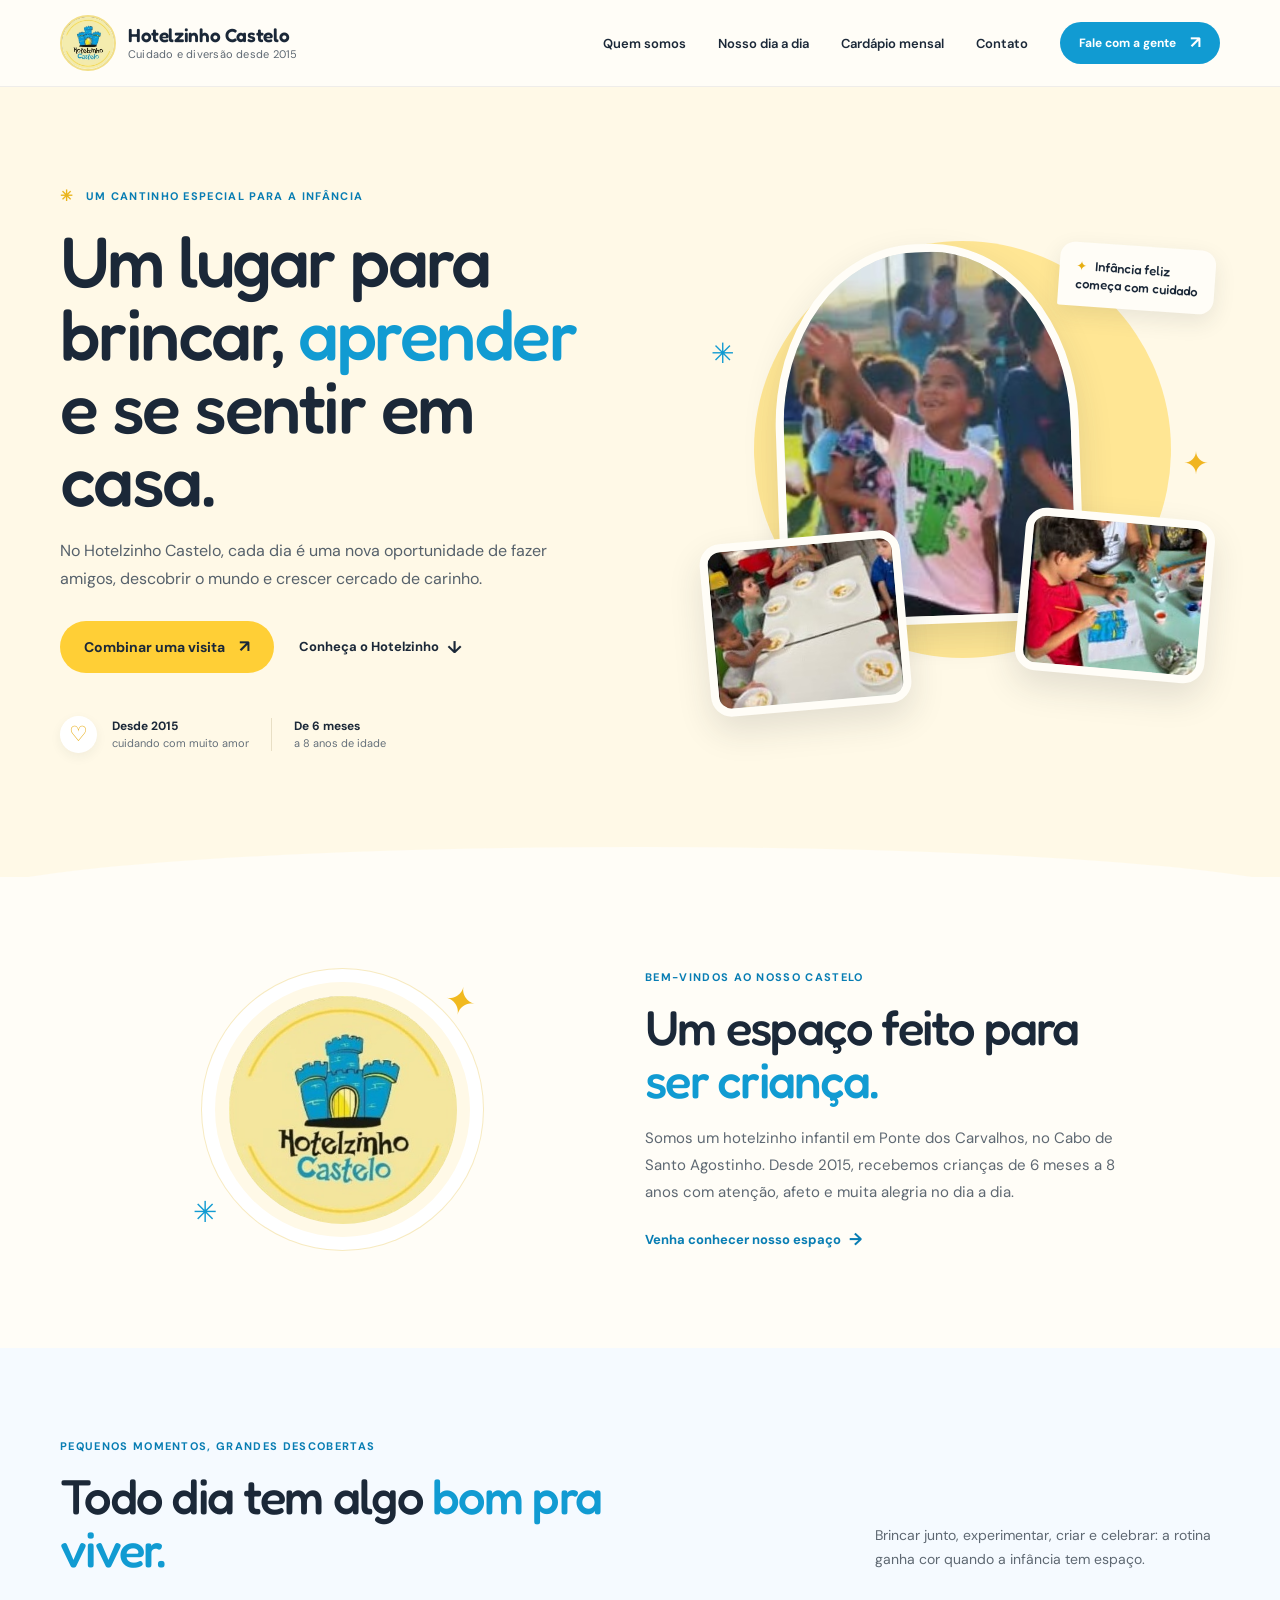
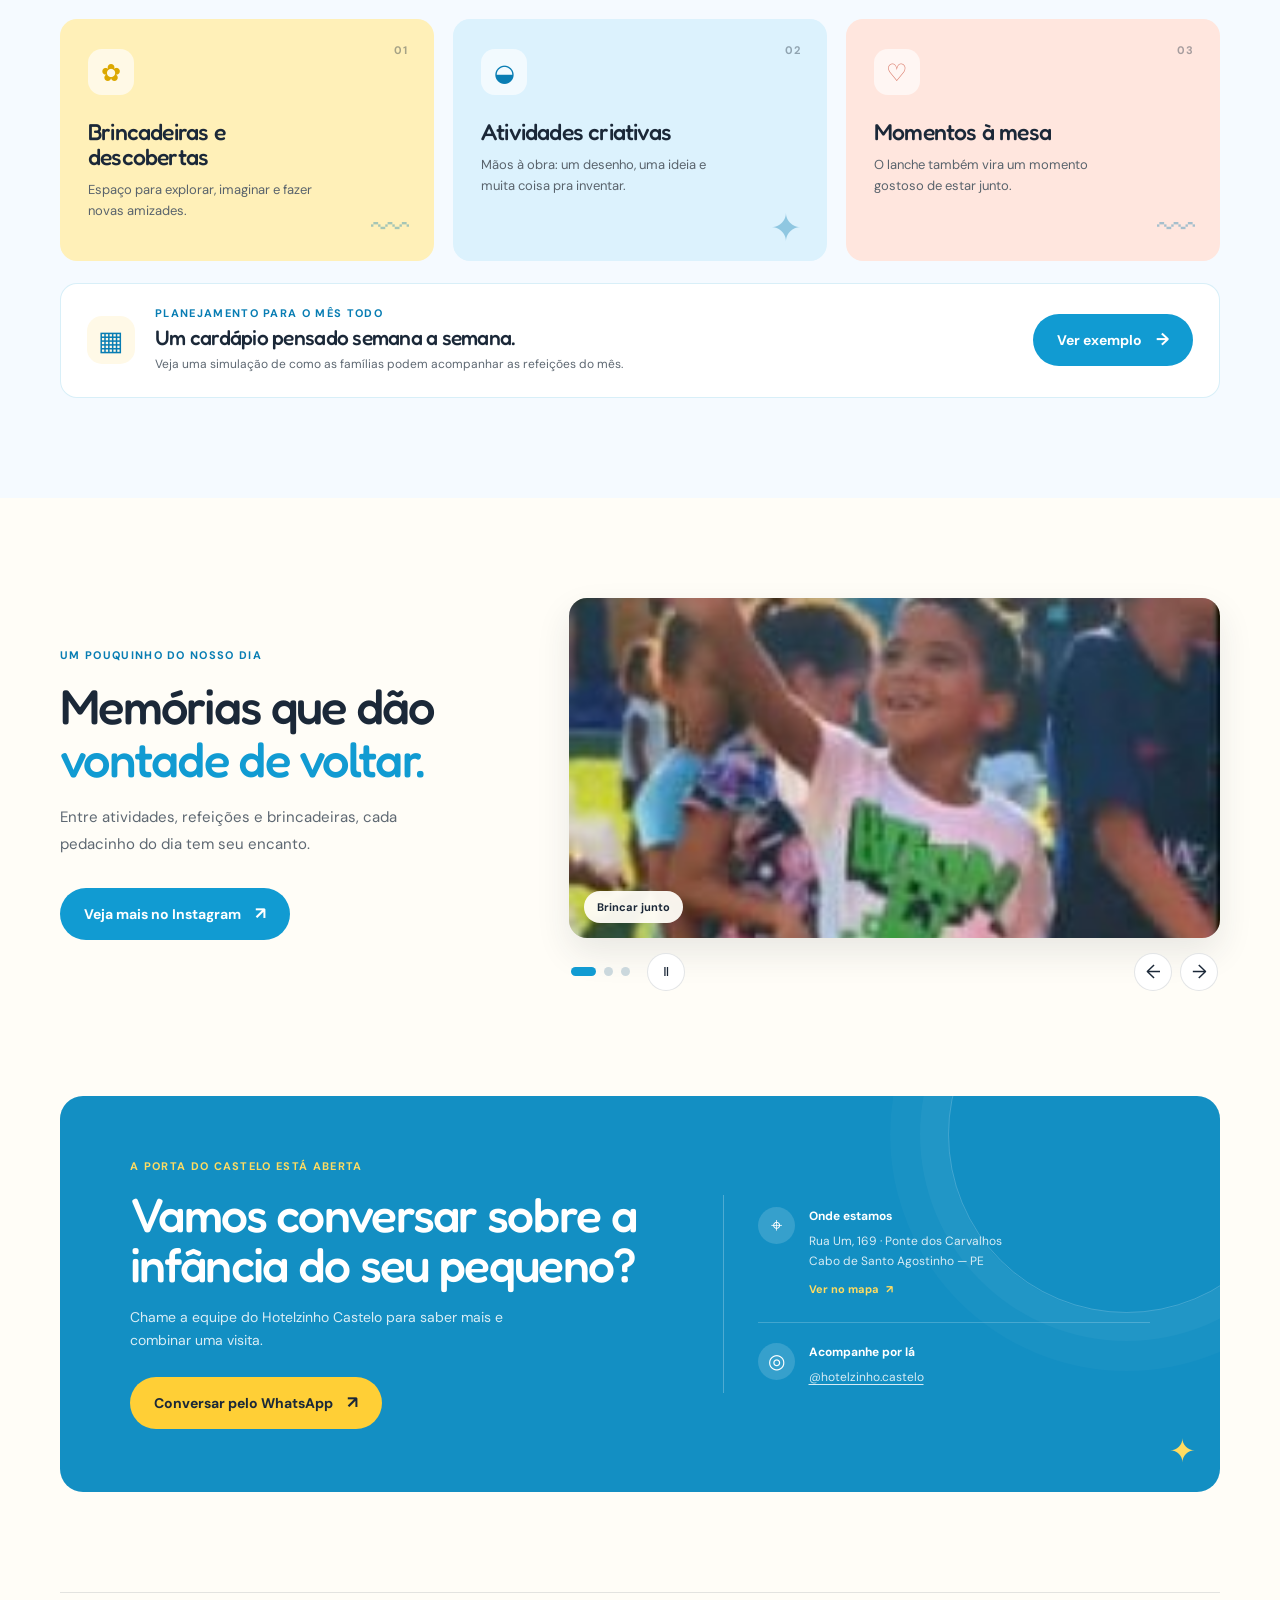
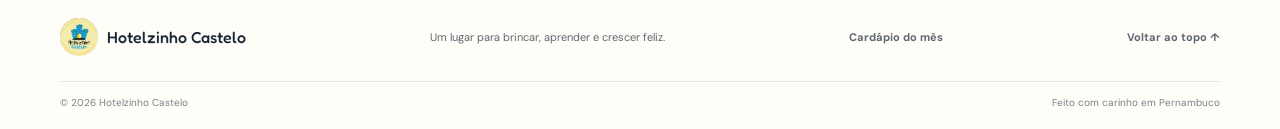
==== commit f581c15c: "Add gallery carousel and motion effects" ====
--- a/index.html
+++ b/index.html
@@ -53,7 +53,7 @@
             </p>
             <div class="hero-actions">
               <a class="button button-yellow" href="https://wa.me/message/5DV3SMECIX2TO1" target="_blank" rel="noreferrer">
-                Quero conhecer <span aria-hidden="true">↗</span>
+                Combinar uma visita <span aria-hidden="true">↗</span>
               </a>
               <a class="text-link" href="#sobre">Conheça o Hotelzinho <span aria-hidden="true">↓</span></a>
             </div>
@@ -160,19 +160,38 @@
               Veja mais no Instagram <span aria-hidden="true">↗</span>
             </a>
           </div>
-          <div class="gallery-photos">
-            <figure class="gallery-photo gallery-photo-tall">
-              <img src="assets/atividade-criancas.jpg" alt="Crianças brincando juntas" loading="lazy" />
-              <figcaption>Brincar junto</figcaption>
-            </figure>
-            <figure class="gallery-photo gallery-photo-short">
-              <img src="assets/hora-do-lanche.jpg" alt="Hora do lanche no Hotelzinho Castelo" loading="lazy" />
-              <figcaption>Hora do lanche</figcaption>
-            </figure>
-            <figure class="gallery-photo gallery-photo-short">
-              <img src="assets/atividade-criativa.jpg" alt="Atividade de desenho e pintura" loading="lazy" />
-              <figcaption>Soltar a imaginação</figcaption>
-            </figure>
+          <div class="gallery-carousel" data-carousel role="region" aria-roledescription="carrossel" aria-label="Fotos do dia a dia no Hotelzinho Castelo" tabindex="0">
+            <div class="carousel-viewport">
+              <div class="carousel-track">
+                <figure class="gallery-slide" aria-roledescription="slide" aria-label="1 de 3">
+                  <img src="assets/atividade-criancas.jpg" alt="Crianças brincando juntas" loading="lazy" />
+                  <figcaption>Brincar junto</figcaption>
+                </figure>
+                <figure class="gallery-slide" aria-roledescription="slide" aria-label="2 de 3" aria-hidden="true">
+                  <img src="assets/hora-do-lanche.jpg" alt="Hora do lanche no Hotelzinho Castelo" loading="lazy" />
+                  <figcaption>Hora do lanche</figcaption>
+                </figure>
+                <figure class="gallery-slide" aria-roledescription="slide" aria-label="3 de 3" aria-hidden="true">
+                  <img src="assets/atividade-criativa.jpg" alt="Atividade de desenho e pintura" loading="lazy" />
+                  <figcaption>Soltar a imaginação</figcaption>
+                </figure>
+              </div>
+            </div>
+            <div class="carousel-controls">
+              <div class="carousel-options">
+                <div class="carousel-dots" role="group" aria-label="Escolher foto">
+                  <button class="carousel-dot is-active" type="button" aria-label="Mostrar foto 1" aria-pressed="true"></button>
+                  <button class="carousel-dot" type="button" aria-label="Mostrar foto 2" aria-pressed="false"></button>
+                  <button class="carousel-dot" type="button" aria-label="Mostrar foto 3" aria-pressed="false"></button>
+                </div>
+                <button class="carousel-arrow carousel-play" type="button" data-carousel-toggle aria-label="Pausar apresentação" aria-pressed="false">Ⅱ</button>
+              </div>
+              <div class="carousel-arrows">
+                <button class="carousel-arrow" type="button" data-carousel-prev aria-label="Foto anterior">←</button>
+                <button class="carousel-arrow" type="button" data-carousel-next aria-label="Próxima foto">→</button>
+              </div>
+            </div>
+            <p class="sr-only" data-carousel-status aria-live="polite">Foto 1 de 3: Brincar junto</p>
           </div>
         </div>
       </section>
--- a/styles.css
+++ b/styles.css
@@ -50,6 +50,9 @@
 .hero { position: relative; overflow: hidden; padding: 88px 0 100px; background: var(--cream); }
 .hero-grid { position: relative; z-index: 1; display: grid; grid-template-columns: 1.02fr .98fr; align-items: center; gap: 54px; }
 .hero-copy { padding: 12px 0 24px; }
+.hero-copy { animation: hero-enter .7s both; }
+.hero-visual { animation: hero-enter .85s .1s both; }
+@keyframes hero-enter { from { opacity: 0; transform: translateY(18px); } to { opacity: 1; transform: translateY(0); } }
 .eyebrow { margin: 0 0 17px; color: var(--blue-dark); font-size: 11px; line-height: 1.3; font-weight: 700; letter-spacing: .12em; text-transform: uppercase; }
 .eyebrow-star { display: inline-block; margin-right: 7px; color: #eab51d; font-size: 15px; vertical-align: -1px; }
 h1, h2, h3, p { margin-top: 0; }
@@ -74,7 +77,8 @@
 .photo-small { position: absolute; z-index: 2; border-radius: 21px; }
 .photo-snack { bottom: 11px; left: 5%; width: 37%; height: 173px; transform: rotate(-5deg); }
 .photo-art { right: 2%; bottom: 44px; width: 35%; height: 163px; transform: rotate(5deg); }
-.sticker-note { position: absolute; z-index: 3; top: 15px; right: 1%; padding: 14px 17px; border-radius: 15px 15px 15px 2px; background: #fffdf7; color: var(--ink); font: 500 13px/1.4 var(--display); box-shadow: 0 8px 22px rgba(37, 45, 55, .1); transform: rotate(4deg); }
+.sticker-note { position: absolute; z-index: 3; top: 15px; right: 1%; padding: 14px 17px; border-radius: 15px 15px 15px 2px; background: #fffdf7; color: var(--ink); font: 500 13px/1.4 var(--display); box-shadow: 0 8px 22px rgba(37, 45, 55, .1); transform: rotate(4deg); animation: note-float 4s ease-in-out infinite; }
+@keyframes note-float { 0%, 100% { translate: 0 0; } 50% { translate: 0 -7px; } }
 .sticker-note span { display: inline-block; margin-right: 5px; color: #e6ae11; }
 .doodle { position: absolute; z-index: 2; color: var(--blue); }
 .doodle-one { top: 104px; left: 6%; font-size: 28px; }
@@ -121,12 +125,27 @@
 .gallery-layout { display: grid; grid-template-columns: .8fr 1.2fr; align-items: center; gap: 75px; }
 .gallery-copy { max-width: 410px; }
 .gallery-copy .button { margin-top: 8px; }
-.gallery-photos { display: grid; grid-template-columns: 1fr 1fr; grid-template-rows: 156px 156px; gap: 14px; }
-.gallery-photo { position: relative; overflow: hidden; margin: 0; border-radius: 16px; background: #e9e5db; }
-.gallery-photo img { width: 100%; height: 100%; object-fit: cover; transition: transform .4s ease; }
-.gallery-photo:hover img { transform: scale(1.04); }
-.gallery-photo-tall { grid-row: 1 / span 2; }
-.gallery-photo figcaption { position: absolute; right: 11px; bottom: 11px; left: 11px; width: fit-content; padding: 8px 11px; border-radius: 999px; background: rgba(255,253,247,.94); color: var(--ink); font-size: 10px; font-weight: 700; }
+.gallery-carousel { min-width: 0; }
+.carousel-viewport { overflow: hidden; border-radius: 18px; background: #e9e5db; box-shadow: 0 15px 34px rgba(37, 45, 55, .1); }
+.carousel-track { display: flex; transition: transform .65s cubic-bezier(.22,.75,.25,1); }
+.gallery-slide { position: relative; flex: 0 0 100%; height: 340px; overflow: hidden; margin: 0; }
+.gallery-slide img { width: 100%; height: 100%; object-fit: cover; transition: transform .7s ease; }
+.gallery-carousel:hover .gallery-slide img { transform: scale(1.025); }
+.gallery-slide figcaption { position: absolute; right: 15px; bottom: 15px; left: 15px; width: fit-content; padding: 9px 13px; border-radius: 999px; background: rgba(255,253,247,.95); color: var(--ink); font-size: 11px; font-weight: 700; box-shadow: 0 4px 12px rgba(27,40,56,.1); }
+.carousel-controls { display: flex; align-items: center; justify-content: space-between; padding: 15px 2px 0; }
+.carousel-options, .carousel-dots, .carousel-arrows { display: flex; align-items: center; gap: 8px; }
+.carousel-options { gap: 17px; }
+.carousel-dot { width: 9px; height: 9px; padding: 0; border: 0; border-radius: 99px; background: #cbd8dd; cursor: pointer; transition: width .25s ease, background .25s ease; }
+.carousel-dot.is-active { width: 25px; background: var(--blue); }
+.carousel-arrow { display: grid; width: 38px; height: 38px; place-items: center; border: 1px solid var(--line); border-radius: 50%; background: white; color: var(--ink); font-size: 19px; cursor: pointer; transition: transform .2s ease, background .2s ease, color .2s ease; }
+.carousel-arrow:hover { transform: translateY(-2px); background: var(--blue); color: white; }
+.carousel-play { font-size: 13px; }
+.carousel-arrow:focus-visible, .carousel-dot:focus-visible { outline: 3px solid rgba(17,155,210,.35); outline-offset: 3px; }
+
+[data-reveal] { opacity: 0; transform: translateY(18px); transition: opacity .65s ease, transform .65s cubic-bezier(.2,.7,.25,1); }
+[data-reveal].is-visible { opacity: 1; transform: translateY(0); }
+.feature-card[data-reveal]:nth-child(2) { transition-delay: .08s; }
+.feature-card[data-reveal]:nth-child(3) { transition-delay: .16s; }
 
 .contact-section { padding-top: 0; padding-bottom: 100px; }
 .contact-card { position: relative; display: grid; grid-template-columns: 1.1fr .9fr; gap: 70px; overflow: hidden; padding: 63px 70px; border-radius: 23px; background: #138fc3; color: white; }
@@ -175,6 +194,7 @@
   .section-heading { align-items: flex-start; flex-direction: column; gap: 15px; }
   .section-lede { max-width: 500px; }
   .gallery-layout { gap: 38px; }
+  .gallery-slide { height: 300px; }
   .contact-card { gap: 35px; padding: 52px 40px; }
 }
 
@@ -237,9 +257,10 @@
   .gallery-section { padding-top: 72px; padding-bottom: 76px; }
   .gallery-layout { grid-template-columns: 1fr; gap: 32px; }
   .gallery-copy { max-width: 500px; }
-  .gallery-photos { grid-template-rows: 130px 130px; gap: 9px; }
-  .gallery-photo { border-radius: 12px; }
-  .gallery-photo figcaption { right: 7px; bottom: 7px; left: 7px; padding: 7px 9px; font-size: 9px; }
+  .carousel-viewport { border-radius: 14px; }
+  .gallery-slide { height: clamp(220px, 66vw, 310px); }
+  .gallery-slide figcaption { right: 10px; bottom: 10px; left: 10px; padding: 8px 11px; font-size: 10px; }
+  .carousel-controls { padding-top: 12px; }
   .contact-section { padding-top: 0; padding-bottom: 70px; }
   .contact-card { grid-template-columns: 1fr; gap: 30px; padding: 38px 24px 34px; border-radius: 18px; }
   .contact-copy h2 { font-size: 37px; }
@@ -254,5 +275,6 @@
 }
 
 @media (prefers-reduced-motion: reduce) {
-  *, *::before, *::after { scroll-behavior: auto !important; transition-duration: .01ms !important; }
-}
+  *, *::before, *::after { scroll-behavior: auto !important; transition-duration: .01ms !important; animation-duration: .01ms !important; animation-iteration-count: 1 !important; }
+  [data-reveal] { opacity: 1; transform: none; }
+}
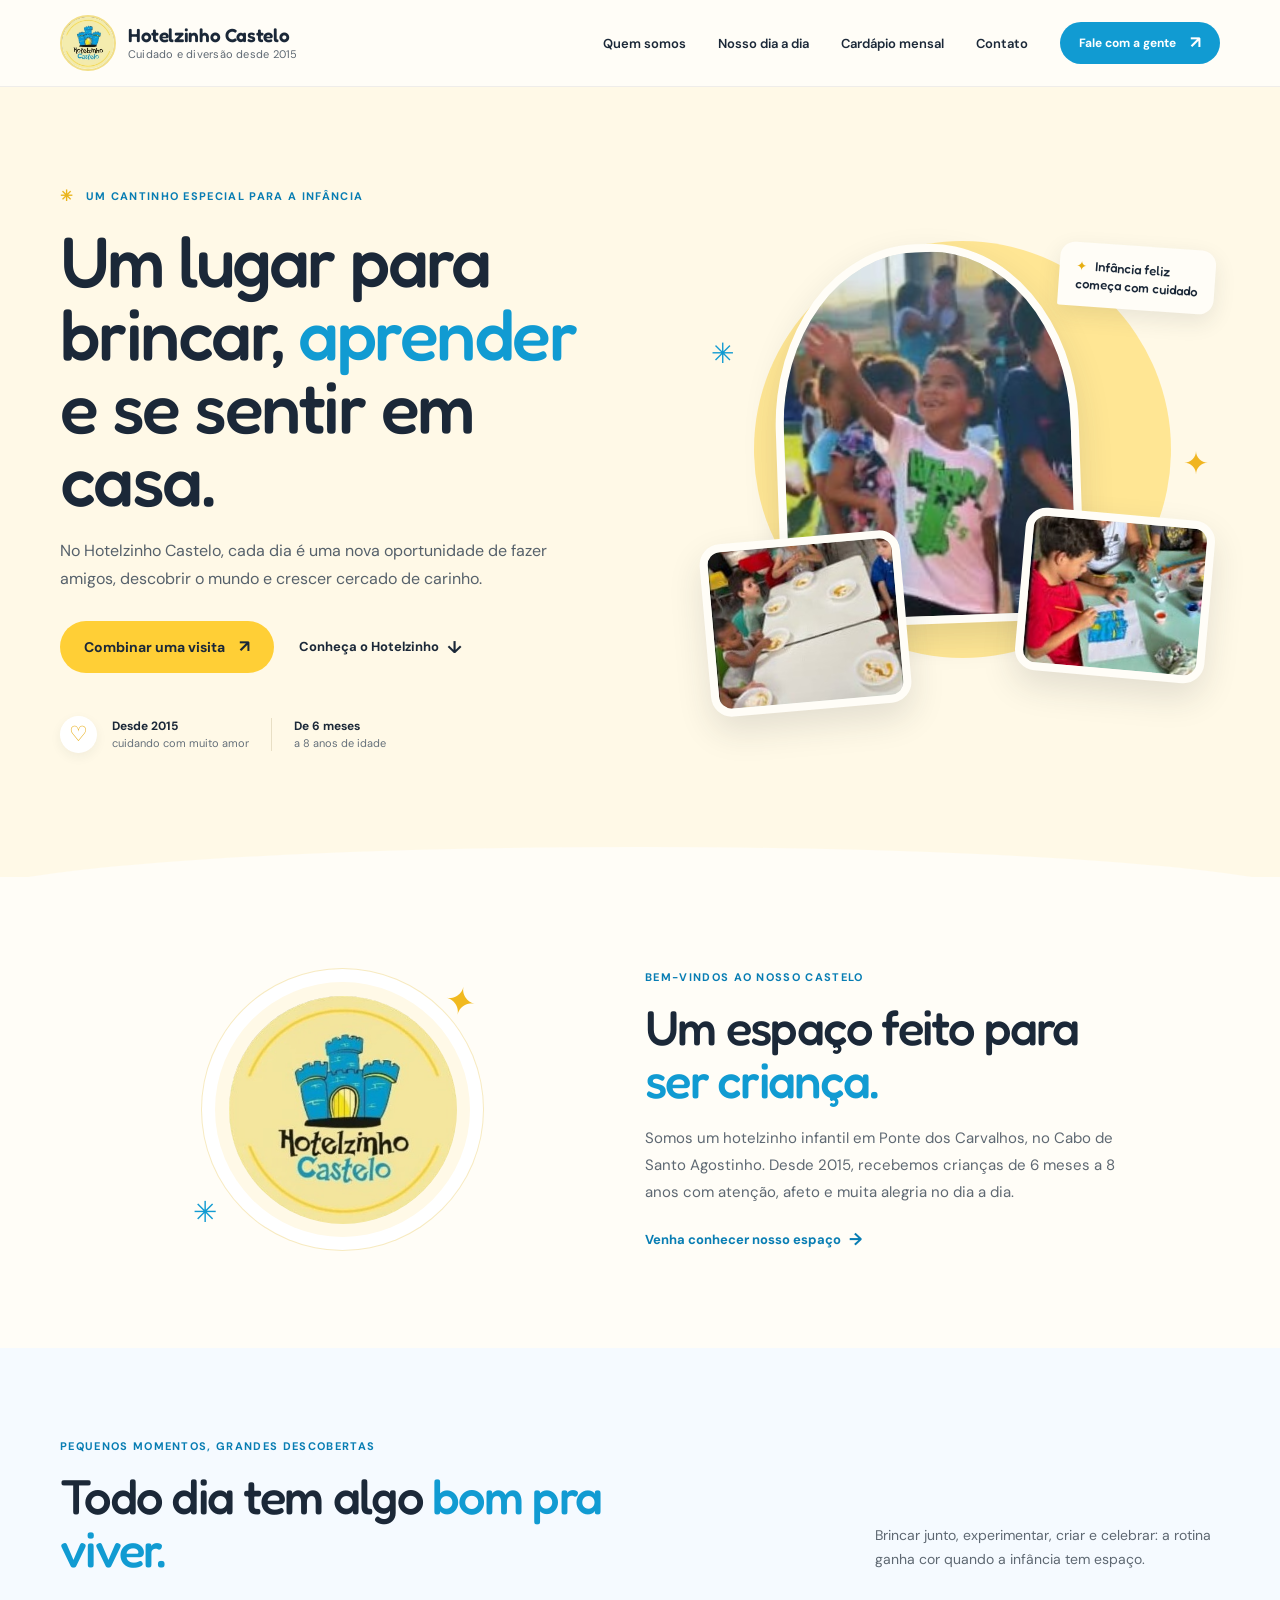
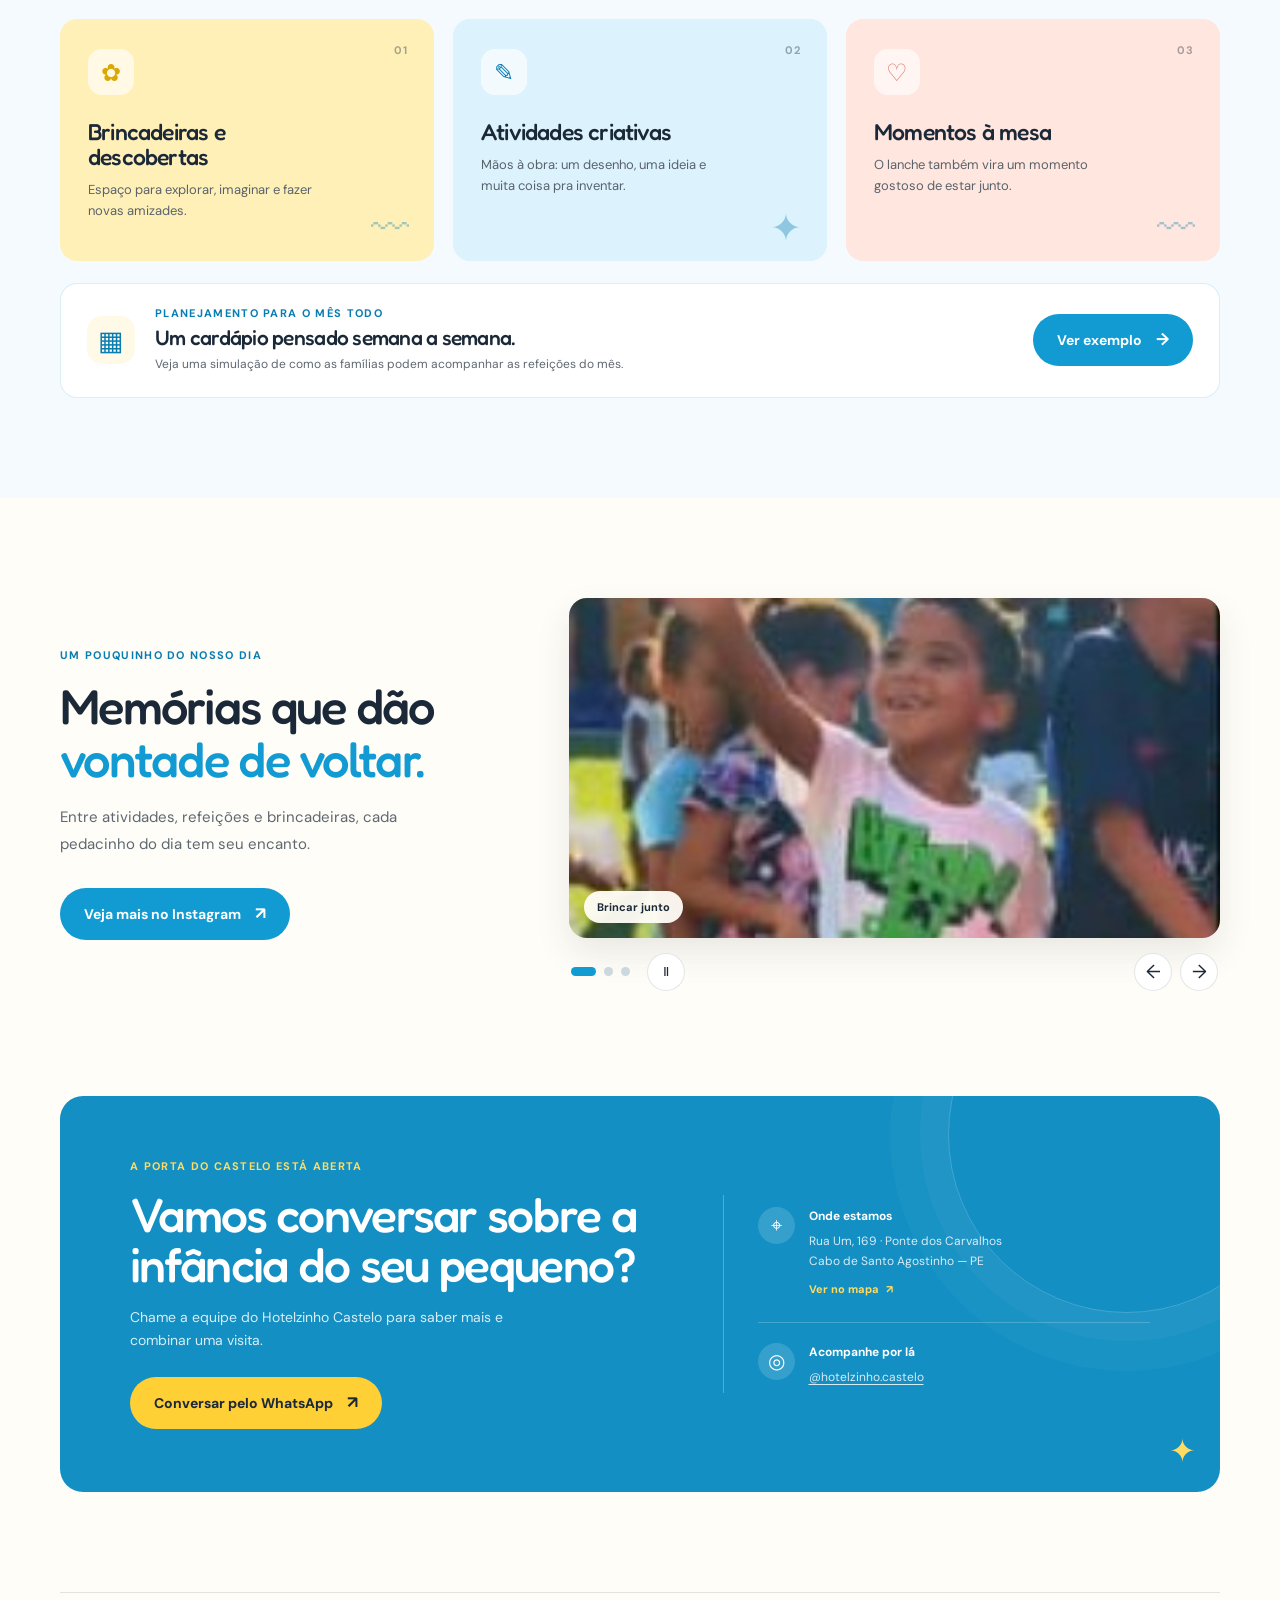
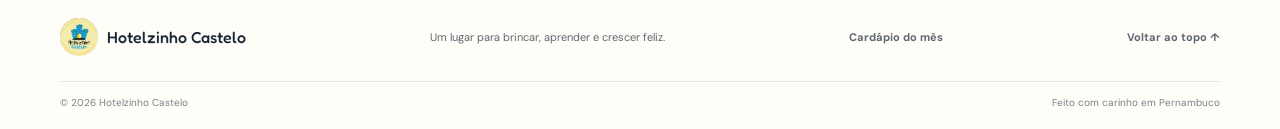
==== commit 158b51c0: "Fix carousel styling and animate activity icons" ====
--- a/index.html
+++ b/index.html
@@ -10,8 +10,8 @@
     />
     <title>Hotelzinho Castelo | Um lugar para crescer feliz</title>
     <link rel="icon" href="assets/logo-hotelzinho.jpg" type="image/jpeg" />
-    <link rel="stylesheet" href="styles.css" />
-    <script src="script.js" defer></script>
+    <link rel="stylesheet" href="styles.css?v=3" />
+    <script src="script.js?v=3" defer></script>
   </head>
   <body>
     <header class="site-header">
@@ -117,21 +117,21 @@
           <div class="feature-grid">
             <article class="feature-card feature-yellow">
               <span class="feature-number">01</span>
-              <span class="feature-icon" aria-hidden="true">✿</span>
+              <span class="feature-icon" aria-hidden="true"><span class="feature-symbol flower-symbol">✿</span></span>
               <h3>Brincadeiras e descobertas</h3>
               <p>Espaço para explorar, imaginar e fazer novas amizades.</p>
               <span class="feature-squiggle" aria-hidden="true">〰</span>
             </article>
             <article class="feature-card feature-blue">
               <span class="feature-number">02</span>
-              <span class="feature-icon" aria-hidden="true">◒</span>
+              <span class="feature-icon" aria-hidden="true"><span class="feature-symbol pencil-symbol">✎</span></span>
               <h3>Atividades criativas</h3>
               <p>Mãos à obra: um desenho, uma ideia e muita coisa pra inventar.</p>
               <span class="feature-squiggle" aria-hidden="true">✦</span>
             </article>
             <article class="feature-card feature-pink">
               <span class="feature-number">03</span>
-              <span class="feature-icon" aria-hidden="true">♡</span>
+              <span class="feature-icon" aria-hidden="true"><span class="feature-symbol heart-symbol">♡</span></span>
               <h3>Momentos à mesa</h3>
               <p>O lanche também vira um momento gostoso de estar junto.</p>
               <span class="feature-squiggle" aria-hidden="true">〰</span>
--- a/styles.css
+++ b/styles.css
@@ -109,8 +109,15 @@
 .feature-pink { background: #ffe6de; }
 .feature-number { position: absolute; top: 24px; right: 26px; color: rgba(27, 40, 56, .39); font-size: 11px; font-weight: 700; letter-spacing: .1em; }
 .feature-icon { display: grid; width: 46px; height: 46px; place-items: center; margin-bottom: 25px; border-radius: 14px; background: rgba(255,255,255,.65); color: var(--blue-dark); font-size: 24px; }
+.feature-symbol { display: inline-block; transform-origin: center; }
 .feature-yellow .feature-icon { color: #dca800; }
 .feature-pink .feature-icon { color: #d97867; }
+.flower-symbol { animation: flower-turn 9s linear infinite; }
+.pencil-symbol { transform-origin: 25% 80%; animation: pencil-write 3.2s ease-in-out infinite; }
+.heart-symbol { animation: heart-beat 2.8s ease-in-out infinite; }
+@keyframes flower-turn { 0% { transform: rotate(0); } 30% { transform: rotate(360deg); } 100% { transform: rotate(360deg); } }
+@keyframes pencil-write { 0%, 40%, 100% { transform: rotate(0) translate(0, 0); } 9% { transform: rotate(-11deg) translateY(1px); } 18% { transform: rotate(8deg) translate(1px, -1px); } 28% { transform: rotate(-6deg) translateY(1px); } }
+@keyframes heart-beat { 0%, 100% { transform: scale(1); } 9% { transform: scale(1.12); } 18% { transform: scale(1); } 27% { transform: scale(1.08); } 36% { transform: scale(1); } }
 .feature-card h3 { max-width: 230px; margin-bottom: 9px; font-size: 23px; line-height: 1.08; }
 .feature-card p { max-width: 255px; margin-bottom: 0; color: #59636c; font-size: 13px; line-height: 1.65; }
 .feature-squiggle { position: absolute; right: 25px; bottom: 11px; color: rgba(18, 129, 180, .38); font: 500 38px var(--display); }
@@ -139,6 +146,7 @@
 .carousel-dot.is-active { width: 25px; background: var(--blue); }
 .carousel-arrow { display: grid; width: 38px; height: 38px; place-items: center; border: 1px solid var(--line); border-radius: 50%; background: white; color: var(--ink); font-size: 19px; cursor: pointer; transition: transform .2s ease, background .2s ease, color .2s ease; }
 .carousel-arrow:hover { transform: translateY(-2px); background: var(--blue); color: white; }
+.carousel-arrow[hidden] { display: none; }
 .carousel-play { font-size: 13px; }
 .carousel-arrow:focus-visible, .carousel-dot:focus-visible { outline: 3px solid rgba(17,155,210,.35); outline-offset: 3px; }
 
